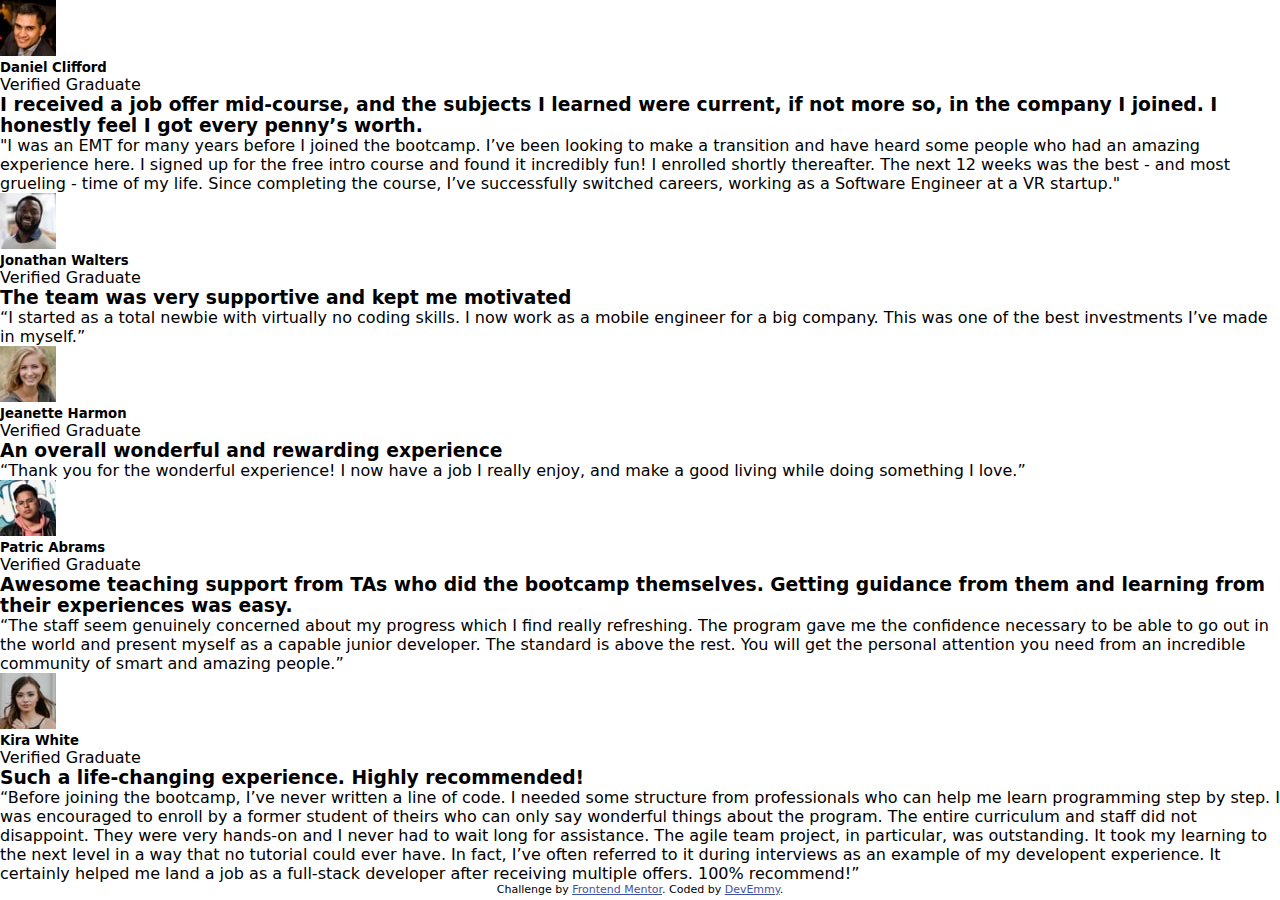
==== index.html @ ca58b03b "complete mobile version without changed fonts" ====
<!DOCTYPE html>
<html lang="en">
  <head>
    <meta charset="UTF-8" />
    <meta name="viewport" content="width=device-width, initial-scale=1.0" />
    <!-- displays site properly based on user's device -->

    <link
      rel="icon"
      type="image/png"
      sizes="32x32"
      href="./images/favicon-32x32.png"
    />
    <link rel="stylesheet" href="style.css" />
    <title>Frontend Mentor | [Testimonials-Grid]</title>
  </head>
  <body>
    <section id="testimonials-grid-section">
      <!-- section 1 -->
      <div class="section_1">
        <!-- profile -->
        <div class="profile_section">
          <img src="images/image-daniel.jpg" alt="daniel's profile image" />
          <span>
            <h5>Daniel Clifford</h5>
            <p class="status">Verified Graduate</p>
          </span>
        </div>
        <!-- profile -->
        <h3>
          I received a job offer mid-course, and the subjects I learned were
          current, if not more so, in the company I joined. I honestly feel I
          got every penny’s worth.
        </h3>
        <p class="story_line">
          "I was an EMT for many years before I joined the bootcamp. I’ve been
          looking to make a transition and have heard some people who had an
          amazing experience here. I signed up for the free intro course and
          found it incredibly fun! I enrolled shortly thereafter. The next 12
          weeks was the best - and most grueling - time of my life. Since
          completing the course, I’ve successfully switched careers, working as
          a Software Engineer at a VR startup."
        </p>
      </div>
      <!-- section 1 -->
      <!-- section 2 -->
      <div class="section_2">
        <!-- profile -->
        <div class="profile_section">
          <img src="images/image-jonathan.jpg" alt="daniel's profile image" />
          <span>
            <h5>Jonathan Walters</h5>
            <p class="status">Verified Graduate</p>
          </span>
        </div>
        <!-- profile -->
        <h3>The team was very supportive and kept me motivated</h3>
        <p class="story_line">
          “I started as a total newbie with virtually no coding skills. I now
          work as a mobile engineer for a big company. This was one of the best
          investments I’ve made in myself.”
        </p>
      </div>
      <!-- section 2 -->
      <!-- section 3-->
      <div class="section_3">
        <!-- profile -->
        <div class="profile_section">
          <img src="images/image-jeanette.jpg" alt="daniel's profile image" />
          <span>
            <h5>Jeanette Harmon</h5>
            <p class="status">Verified Graduate</p>
          </span>
        </div>
        <!-- profile -->
        <h3>An overall wonderful and rewarding experience</h3>
        <p class="story_line">
          “Thank you for the wonderful experience! I now have a job I really
          enjoy, and make a good living while doing something I love.”
        </p>
      </div>
      <!-- section 3 -->
      <!-- section 4-->
      <div class="section_4">
        <!-- profile -->
        <div class="profile_section">
          <img src="images/image-patrick.jpg" alt="daniel's profile image" />
          <span>
            <h5>Patric Abrams</h5>
            <p class="status">Verified Graduate</p>
          </span>
        </div>
        <!-- profile -->
        <h3>
          Awesome teaching support from TAs who did the bootcamp themselves.
          Getting guidance from them and learning from their experiences was
          easy.
        </h3>
        <p class="story_line">
          “The staff seem genuinely concerned about my progress which I find
          really refreshing. The program gave me the confidence necessary to be
          able to go out in the world and present myself as a capable junior
          developer. The standard is above the rest. You will get the personal
          attention you need from an incredible community of smart and amazing
          people.”
        </p>
      </div>
      <!-- section 4 -->
      <!-- section 5-->
      <div class="section_5">
        <!-- profile -->
        <div class="profile_section">
          <img src="images/image-kira.jpg" alt="daniel's profile image" />
          <span>
            <h5>Kira White</h5>
            <p class="status">Verified Graduate</p>
          </span>
        </div>
        <!-- profile -->
        <h3>Such a life-changing experience. Highly recommended!</h3>
        <p class="story_line">
          “Before joining the bootcamp, I’ve never written a line of code. I
          needed some structure from professionals who can help me learn
          programming step by step. I was encouraged to enroll by a former
          student of theirs who can only say wonderful things about the program.
          The entire curriculum and staff did not disappoint. They were very
          hands-on and I never had to wait long for assistance. The agile team
          project, in particular, was outstanding. It took my learning to the
          next level in a way that no tutorial could ever have. In fact, I’ve
          often referred to it during interviews as an example of my developent
          experience. It certainly helped me land a job as a full-stack
          developer after receiving multiple offers. 100% recommend!”
        </p>
      </div>

      <!-- section 5-->
    </section>
    <div class="attribution">
      Challenge by
      <a href="https://www.frontendmentor.io?ref=challenge" target="_blank"
        >Frontend Mentor</a
      >. Coded by <a href="#">DevEmmy</a>.
    </div>
  </body>
</html>
---- style.css ----
* {
  margin: 0px;
  padding: 0px;
  font-family: system-ui, -apple-system, BlinkMacSystemFont, "Segoe UI", Roboto,
    Oxygen, Ubuntu, Cantarell, "Open Sans", "Helvetica Neue", sans-serif;
}
.attribution {
  font-size: 11px;
  text-align: center;
}
.attribution a {
  color: hsl(228, 45%, 44%);
}
:root {
  --Moderate_violet: hsl(263, 55%, 52%);
  --Light_gray: hsl(0, 0%, 81%);
  --Light_grayish_blue: hsl(210, 46%, 95%);
  --Moderate_violet: hsl(263, 55%, 52%);
  --Very_dark_grayish_blue: hsl(217, 19%, 35%);
  --Very_dark_blackish_blue: hsl(219, 29%, 14%);
  --White: hsl(0, 0%, 100%);
}
@media screen and (max-width: 375px) {
  body {
    background-color: var(--Light_grayish_blue);
    padding: 50px 20px 50px 20px;
  }
  .section_1 {
    background-color: var(--Moderate_violet);
    padding: 30px;
    border-radius: 20px;
    color: var(--White);
    margin-bottom: 30px;
    box-shadow: 0px 20px 30px 0px rgb(0 0 0 / 23%);
    .story_line {
      margin-top: 20px;
      opacity: 50%;
    }
  }
  /* styling for the profile section */
  .profile_section {
    display: flex;
    margin-bottom: 20px;
    /* profile icon */
    img {
      border-radius: 100px;
      width: 30px;
    }
    span {
      margin-left: 20px;
      h5 {
        font-weight: 15px;
      }
      .status {
        font-size: 11px;
        opacity: 50%;
      }
    }
    /* styling for the profile section */
  }
  /* section 2 */
  .section_2 {
    background-color: var(--Very_dark_grayish_blue);
    padding: 30px;
    border-radius: 20px;
    color: var(--White);
    margin-bottom: 30px;
    box-shadow: 0px 20px 30px 0px rgb(0 0 0 / 23%);
    .story_line {
      margin-top: 20px;
      opacity: 50%;
    }
  }
  /* styling for the profile section */
  .profile_section {
    display: flex;
    margin-bottom: 20px;
    /* profile icon */
    img {
      border-radius: 100px;
      width: 30px;
    }
    span {
      margin-left: 20px;
      h5 {
        font-weight: 15px;
      }
      .status {
        font-size: 11px;
        opacity: 50%;
      }
    }
    /* styling for the profile section */
  }
  /* section 3 */
  .section_3 {
    background-color: var(--White);
    padding: 30px;
    border-radius: 20px;
    color: var(--Very_dark_grayish_blue);
    margin-bottom: 30px;
    box-shadow: 0px 20px 30px 0px rgb(0 0 0 / 23%);
    .story_line {
      margin-top: 20px;
      opacity: 50%;
    }
  }
  /* styling for the profile section */
  .profile_section {
    display: flex;
    margin-bottom: 20px;
    /* profile icon */
    img {
      border-radius: 100px;
      width: 30px;
    }
    span {
      margin-left: 20px;
      h5 {
        font-weight: 15px;
      }
      .status {
        font-size: 11px;
        opacity: 50%;
      }
    }
    /* styling for the profile section */
  }
  /* section 4 */
  .section_4 {
    background-color: var(--Very_dark_blackish_blue);
    padding: 30px;
    border-radius: 20px;
    color: var(--White);
    margin-bottom: 30px;
    box-shadow: 0px 20px 30px 0px rgb(0 0 0 / 23%);
    .story_line {
      margin-top: 20px;
      opacity: 50%;
    }
  }
  /* styling for the profile section */
  .profile_section {
    display: flex;
    margin-bottom: 20px;
    /* profile icon */
    img {
      border-radius: 100px;
      width: 30px;
    }
    span {
      margin-left: 20px;
      h5 {
        font-weight: 15px;
      }
      .status {
        font-size: 11px;
        opacity: 50%;
      }
    }
    /* styling for the profile section */
  }
  /* section 5 */
  .section_5 {
    background-color: var(--White);
    padding: 30px;
    border-radius: 20px;
    color: var(--Very_dark_grayish_blue);
    margin-bottom: 30px;
    box-shadow: 0px 20px 30px 0px rgb(0 0 0 / 23%);
    .story_line {
      margin-top: 20px;
      opacity: 50%;
    }
  }
  /* styling for the profile section */
  .profile_section {
    display: flex;
    margin-bottom: 20px;
    /* profile icon */
    img {
      border-radius: 100px;
      width: 30px;
    }
    span {
      margin-left: 20px;
      h5 {
        font-weight: 15px;
      }
      .status {
        font-size: 11px;
        opacity: 50%;
      }
    }
    /* styling for the profile section */
  }
}
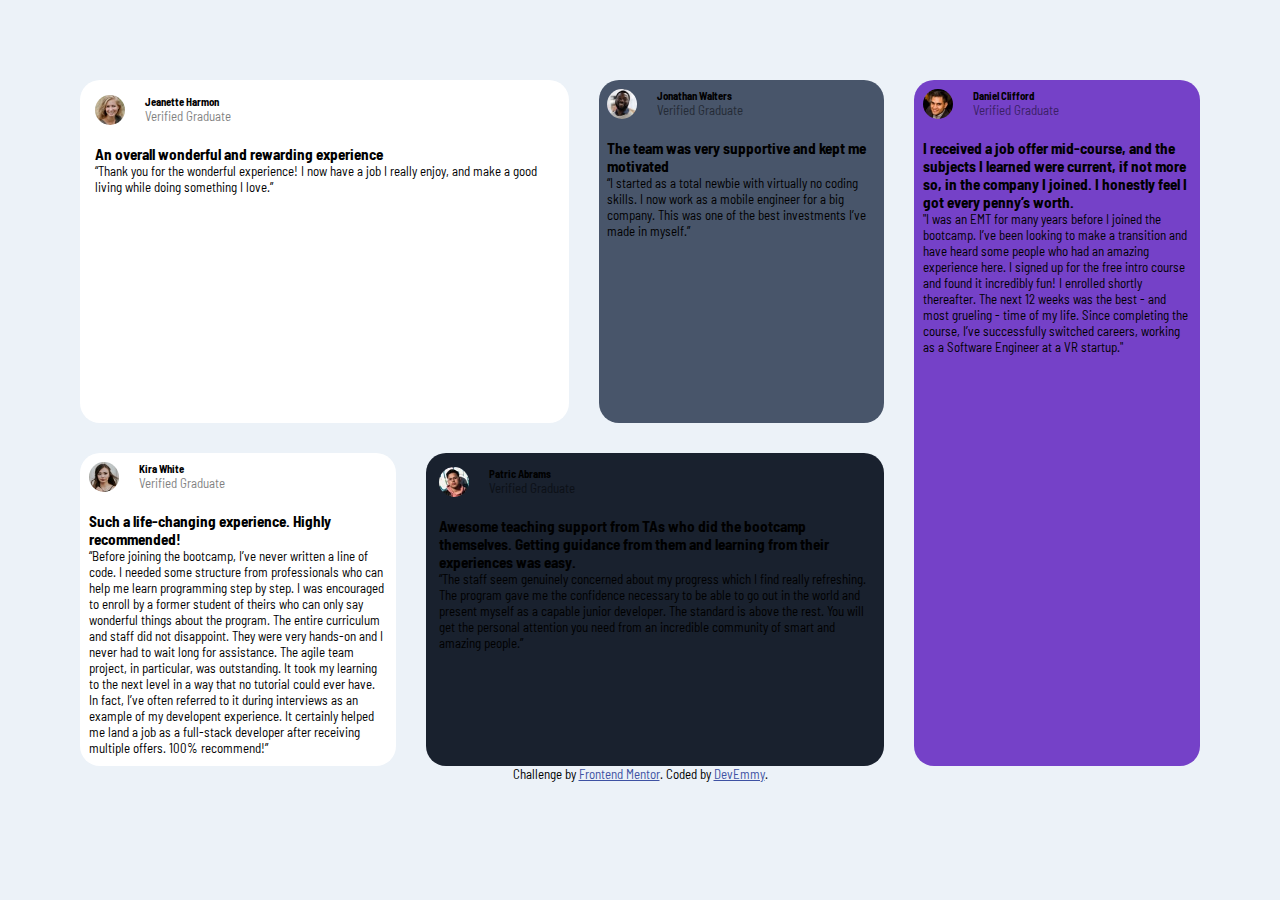
==== commit d4789520: "added css fonts and still adjusting file locations" ====
--- a/index.html
+++ b/index.html
@@ -12,6 +12,12 @@
       href="./images/favicon-32x32.png"
     />
     <link rel="stylesheet" href="style.css" />
+    <link rel="preconnect" href="https://fonts.googleapis.com" />
+    <link rel="preconnect" href="https://fonts.gstatic.com" crossorigin />
+    <link
+      href="https://fonts.googleapis.com/css2?family=Barlow+Semi+Condensed:ital,wght@0,100;0,200;0,300;0,400;0,500;0,600;0,700;0,800;0,900;1,100;1,200;1,300;1,400;1,500;1,600;1,700;1,800;1,900&display=swap"
+      rel="stylesheet"
+    />
     <title>Frontend Mentor | [Testimonials-Grid]</title>
   </head>
   <body>
@@ -20,7 +26,7 @@
       <div class="section_1">
         <!-- profile -->
         <div class="profile_section">
-          <img src="images/image-daniel.jpg" alt="daniel's profile image" />
+          <img src="../images/image-daniel.jpg" alt="daniel's profile image" />
           <span>
             <h5>Daniel Clifford</h5>
             <p class="status">Verified Graduate</p>
@@ -47,7 +53,10 @@
       <div class="section_2">
         <!-- profile -->
         <div class="profile_section">
-          <img src="images/image-jonathan.jpg" alt="daniel's profile image" />
+          <img
+            src="../images/image-jonathan.jpg"
+            alt="daniel's profile image"
+          />
           <span>
             <h5>Jonathan Walters</h5>
             <p class="status">Verified Graduate</p>
@@ -66,7 +75,10 @@
       <div class="section_3">
         <!-- profile -->
         <div class="profile_section">
-          <img src="images/image-jeanette.jpg" alt="daniel's profile image" />
+          <img
+            src="../images/image-jeanette.jpg"
+            alt="daniel's profile image"
+          />
           <span>
             <h5>Jeanette Harmon</h5>
             <p class="status">Verified Graduate</p>
@@ -84,7 +96,7 @@
       <div class="section_4">
         <!-- profile -->
         <div class="profile_section">
-          <img src="images/image-patrick.jpg" alt="daniel's profile image" />
+          <img src="../images/image-patrick.jpg" alt="daniel's profile image" />
           <span>
             <h5>Patric Abrams</h5>
             <p class="status">Verified Graduate</p>
@@ -110,7 +122,7 @@
       <div class="section_5">
         <!-- profile -->
         <div class="profile_section">
-          <img src="images/image-kira.jpg" alt="daniel's profile image" />
+          <img src="../images/image-kira.jpg" alt="daniel's profile image" />
           <span>
             <h5>Kira White</h5>
             <p class="status">Verified Graduate</p>
@@ -139,7 +151,10 @@
       Challenge by
       <a href="https://www.frontendmentor.io?ref=challenge" target="_blank"
         >Frontend Mentor</a
-      >. Coded by <a href="#">DevEmmy</a>.
+      >. Coded by
+      <a href="https://web.facebook.com/profile.php?id=61556678761246"
+        >DevEmmy</a
+      >.
     </div>
   </body>
 </html>
--- a/style.css
+++ b/style.css
@@ -1,16 +1,123 @@
 * {
   margin: 0px;
   padding: 0px;
-  font-family: system-ui, -apple-system, BlinkMacSystemFont, "Segoe UI", Roboto,
-    Oxygen, Ubuntu, Cantarell, "Open Sans", "Helvetica Neue", sans-serif;
+  font-family: "Barlow Semi Condensed", sans-serif;
 }
 .attribution {
-  font-size: 11px;
+  font-size: 13px;
   text-align: center;
 }
 .attribution a {
   color: hsl(228, 45%, 44%);
 }
+.barlow-semi-condensed-thin {
+  font-family: "Barlow Semi Condensed", sans-serif;
+  font-weight: 100;
+  font-style: normal;
+}
+
+.barlow-semi-condensed-extralight {
+  font-family: "Barlow Semi Condensed", sans-serif;
+  font-weight: 200;
+  font-style: normal;
+}
+
+.barlow-semi-condensed-light {
+  font-family: "Barlow Semi Condensed", sans-serif;
+  font-weight: 300;
+  font-style: normal;
+}
+
+.barlow-semi-condensed-regular {
+  font-family: "Barlow Semi Condensed", sans-serif;
+  font-weight: 400;
+  font-style: normal;
+}
+
+.barlow-semi-condensed-medium {
+  font-family: "Barlow Semi Condensed", sans-serif;
+  font-weight: 500;
+  font-style: normal;
+}
+
+.barlow-semi-condensed-semibold {
+  font-family: "Barlow Semi Condensed", sans-serif;
+  font-weight: 600;
+  font-style: normal;
+}
+
+.barlow-semi-condensed-bold {
+  font-family: "Barlow Semi Condensed", sans-serif;
+  font-weight: 700;
+  font-style: normal;
+}
+
+.barlow-semi-condensed-extrabold {
+  font-family: "Barlow Semi Condensed", sans-serif;
+  font-weight: 800;
+  font-style: normal;
+}
+
+.barlow-semi-condensed-black {
+  font-family: "Barlow Semi Condensed", sans-serif;
+  font-weight: 900;
+  font-style: normal;
+}
+
+.barlow-semi-condensed-thin-italic {
+  font-family: "Barlow Semi Condensed", sans-serif;
+  font-weight: 100;
+  font-style: italic;
+}
+
+.barlow-semi-condensed-extralight-italic {
+  font-family: "Barlow Semi Condensed", sans-serif;
+  font-weight: 200;
+  font-style: italic;
+}
+
+.barlow-semi-condensed-light-italic {
+  font-family: "Barlow Semi Condensed", sans-serif;
+  font-weight: 300;
+  font-style: italic;
+}
+
+.barlow-semi-condensed-regular-italic {
+  font-family: "Barlow Semi Condensed", sans-serif;
+  font-weight: 400;
+  font-style: italic;
+}
+
+.barlow-semi-condensed-medium-italic {
+  font-family: "Barlow Semi Condensed", sans-serif;
+  font-weight: 500;
+  font-style: italic;
+}
+
+.barlow-semi-condensed-semibold-italic {
+  font-family: "Barlow Semi Condensed", sans-serif;
+  font-weight: 600;
+  font-style: italic;
+}
+
+.barlow-semi-condensed-bold-italic {
+  font-family: "Barlow Semi Condensed", sans-serif;
+  font-weight: 700;
+  font-style: italic;
+}
+
+.barlow-semi-condensed-extrabold-italic {
+  font-family: "Barlow Semi Condensed", sans-serif;
+  font-weight: 800;
+  font-style: italic;
+}
+
+.barlow-semi-condensed-black-italic {
+  font-family: "Barlow Semi Condensed", sans-serif;
+  font-weight: 900;
+  font-style: italic;
+}
+
 :root {
   --Moderate_violet: hsl(263, 55%, 52%);
   --Light_gray: hsl(0, 0%, 81%);
@@ -34,25 +141,25 @@
     box-shadow: 0px 20px 30px 0px rgb(0 0 0 / 23%);
     .story_line {
       margin-top: 20px;
-      opacity: 50%;
-    }
-  }
-  /* styling for the profile section */
-  .profile_section {
-    display: flex;
-    margin-bottom: 20px;
-    /* profile icon */
-    img {
-      border-radius: 100px;
-      width: 30px;
-    }
-    span {
-      margin-left: 20px;
-      h5 {
-        font-weight: 15px;
-      }
-      .status {
-        font-size: 11px;
+      opacity: 70%;
+    }
+  }
+  /* styling for the profile section */
+  .profile_section {
+    display: flex;
+    margin-bottom: 20px;
+    /* profile icon */
+    img {
+      border-radius: 100px;
+      width: 30px;
+    }
+    span {
+      margin-left: 20px;
+      h5 {
+        font-weight: 15px;
+      }
+      .status {
+        font-size: 13px;
         opacity: 50%;
       }
     }
@@ -68,25 +175,25 @@
     box-shadow: 0px 20px 30px 0px rgb(0 0 0 / 23%);
     .story_line {
       margin-top: 20px;
-      opacity: 50%;
-    }
-  }
-  /* styling for the profile section */
-  .profile_section {
-    display: flex;
-    margin-bottom: 20px;
-    /* profile icon */
-    img {
-      border-radius: 100px;
-      width: 30px;
-    }
-    span {
-      margin-left: 20px;
-      h5 {
-        font-weight: 15px;
-      }
-      .status {
-        font-size: 11px;
+      opacity: 70%;
+    }
+  }
+  /* styling for the profile section */
+  .profile_section {
+    display: flex;
+    margin-bottom: 20px;
+    /* profile icon */
+    img {
+      border-radius: 100px;
+      width: 30px;
+    }
+    span {
+      margin-left: 20px;
+      h5 {
+        font-weight: 15px;
+      }
+      .status {
+        font-size: 13px;
         opacity: 50%;
       }
     }
@@ -102,25 +209,25 @@
     box-shadow: 0px 20px 30px 0px rgb(0 0 0 / 23%);
     .story_line {
       margin-top: 20px;
-      opacity: 50%;
-    }
-  }
-  /* styling for the profile section */
-  .profile_section {
-    display: flex;
-    margin-bottom: 20px;
-    /* profile icon */
-    img {
-      border-radius: 100px;
-      width: 30px;
-    }
-    span {
-      margin-left: 20px;
-      h5 {
-        font-weight: 15px;
-      }
-      .status {
-        font-size: 11px;
+      opacity: 70%;
+    }
+  }
+  /* styling for the profile section */
+  .profile_section {
+    display: flex;
+    margin-bottom: 20px;
+    /* profile icon */
+    img {
+      border-radius: 100px;
+      width: 30px;
+    }
+    span {
+      margin-left: 20px;
+      h5 {
+        font-weight: 15px;
+      }
+      .status {
+        font-size: 13px;
         opacity: 50%;
       }
     }
@@ -136,25 +243,25 @@
     box-shadow: 0px 20px 30px 0px rgb(0 0 0 / 23%);
     .story_line {
       margin-top: 20px;
-      opacity: 50%;
-    }
-  }
-  /* styling for the profile section */
-  .profile_section {
-    display: flex;
-    margin-bottom: 20px;
-    /* profile icon */
-    img {
-      border-radius: 100px;
-      width: 30px;
-    }
-    span {
-      margin-left: 20px;
-      h5 {
-        font-weight: 15px;
-      }
-      .status {
-        font-size: 11px;
+      opacity: 70%;
+    }
+  }
+  /* styling for the profile section */
+  .profile_section {
+    display: flex;
+    margin-bottom: 20px;
+    /* profile icon */
+    img {
+      border-radius: 100px;
+      width: 30px;
+    }
+    span {
+      margin-left: 20px;
+      h5 {
+        font-weight: 15px;
+      }
+      .status {
+        font-size: 13px;
         opacity: 50%;
       }
     }
@@ -170,28 +277,94 @@
     box-shadow: 0px 20px 30px 0px rgb(0 0 0 / 23%);
     .story_line {
       margin-top: 20px;
-      opacity: 50%;
-    }
-  }
-  /* styling for the profile section */
-  .profile_section {
-    display: flex;
-    margin-bottom: 20px;
-    /* profile icon */
-    img {
-      border-radius: 100px;
-      width: 30px;
-    }
-    span {
-      margin-left: 20px;
-      h5 {
-        font-weight: 15px;
-      }
-      .status {
-        font-size: 11px;
-        opacity: 50%;
-      }
-    }
-    /* styling for the profile section */
-  }
-}
+      opacity: 70%;
+    }
+  }
+  /* styling for the profile section */
+  .profile_section {
+    display: flex;
+    margin-bottom: 20px;
+    /* profile icon */
+    img {
+      border-radius: 100px;
+      width: 30px;
+    }
+    span {
+      margin-left: 20px;
+      h5 {
+        font-weight: 15px;
+      }
+      .status {
+        font-size: 13px;
+        opacity: 50%;
+      }
+    }
+    /* styling for the profile section */
+  }
+}
+/* desktop versoion */
+@media screen and (min-width: 376px) and (max-width: 1440px) {
+  body {
+    background-color: var(--Light_grayish_blue);
+    padding: 80px;
+    font-size: 13px;
+  }
+  /* styling for the profile section */
+  .profile_section {
+    display: flex;
+    margin-bottom: 20px;
+    /* profile icon */
+    img {
+      border-radius: 100px;
+      width: 30px;
+    }
+    span {
+      margin-left: 20px;
+      h5 {
+        font-weight: 15px;
+      }
+      .status {
+        font-size: 13px;
+        opacity: 50%;
+      }
+    }
+  }
+  /* styling for the profile section */
+  .section_1 {
+    background-color: var(--Moderate_violet);
+    padding: 3%;
+    border-radius: 20px;
+    grid-area: 1 / 5 / 6 / 6;
+  }
+  .section_2 {
+    background-color: var(--Very_dark_grayish_blue);
+    padding: 3%;
+    border-radius: 20px;
+    grid-area: 1 / 4 / 4 / 5;
+  }
+  .section_3 {
+    background-color: var(--White);
+    padding: 3%;
+    border-radius: 20px;
+    grid-area: 1 / 1 / 4 / 4;
+  }
+  .section_4 {
+    background-color: var(--Very_dark_blackish_blue);
+    padding: 3%;
+    border-radius: 20px;
+    grid-area: 4 / 3 / 6 / 5;
+  }
+  .section_5 {
+    background-color: var(--White);
+    padding: 3%;
+    border-radius: 20px;
+    grid-area: 4 / 1 / 6 / 3;
+  }
+  #testimonials-grid-section {
+    display: grid;
+    grid-template-columns: repeat(3, 1fr) repeat(2, 2fr);
+    grid-template-rows: repeat(3, 1fr) 2fr 1fr;
+    grid-column-gap: 30px;
+    grid-row-gap: 30px;
+  }
+}
